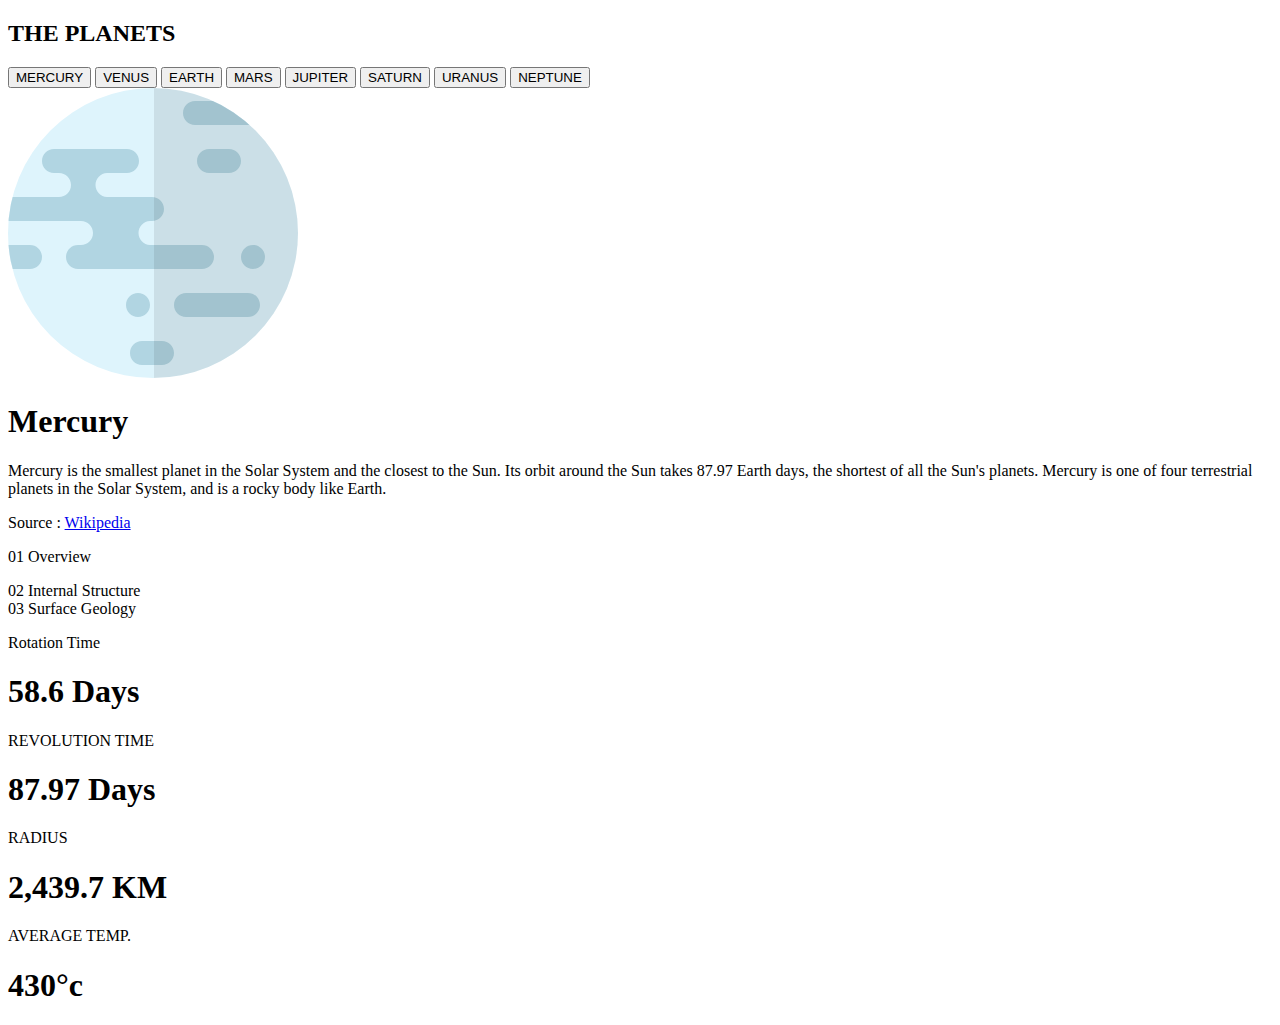
==== planets-fact-site/starter-code/index.html @ fa83e541 "ADD:html,css and javascript files" ====
<!DOCTYPE html>
<html lang="en">
<head>
  <meta charset="UTF-8">
  <meta name="viewport" content="width=device-width, initial-scale=1.0">

  <link rel="icon" type="image/png" sizes="32x32" href="./assets/favicon-32x32.png">
  
  <title>Frontend Mentor | Planets fact site</title>
</head>
<body>


  <div class="container">

    <div class="header">
      <div class="headerleft"><h2>THE PLANETS</h2></div>
      <div  id="button" class="headerright">
        <button onclick="changeplanet(this.value)" class="nav-items btn active" value="0" href="murcury.html">MERCURY</button>
        <button onclick="changeplanet(this.value)" class="nav-items btn" value="1" href="venus.html">VENUS</button>
        <button onclick="changeplanet(this.value)" class="nav-items btn" value="2" href="erth.html">EARTH</button>
        <button onclick="changeplanet(this.value)" class="nav-items btn" value="3" href="mars.html">MARS</button>
        <button onclick="changeplanet(this.value)" class="nav-items btn" value="4" href="jupiter.html">JUPITER</button>
        <button onclick="changeplanet(this.value)" class="nav-items btn" value="5" href="saturn.html">SATURN</button>
        <button onclick="changeplanet(this.value)" class="nav-items btn" value="6" href="uranus.html">URANUS</button>
        <button onclick="changeplanet(this.value)" class="nav-items btn" value="7" href="neptune.html">NEPTUNE</button>
      </div>
    </div>
    

     <div class="description">
         <div class="img_container"><img id="planet_img" src="" alt=""></div>

         <div class="geo">
           <div class="geo_info">
             <h1 id="planet_name">EARTH</h1>
             <p id="content"></p>
           
             <p> Source : <a  id="wiki" href="https://en.wikipedia.org/wiki/Murcury">Wikipedia</a></p>
           </div>

           <div class="overview active">
             <div class="active"><p>01 Overview</p></div>
             <div >02 Internal Structure</div>
             <div >03 Surface Geology</div>
           </div>

         </div>

         <div class="footer">
          <div><p>Rotation Time</p> <h1 id="rotation">58.6 Days</h1></div>
          <div><p>REVOLUTION TIME</p> <h1 id="revolution">87.97 DAYS</h1></div>
          <div><p>RADIUS</p> <h1 id="radius"> 2,439.7 KM</h1></div>
          <div><p>AVERAGE TEMP.</p> <h1 id="temp"> 430°c</h1></div>
        </div>

      </div>

    

  </div>

  <script>
    let id = 0;
    let planet = document.getElementById('planet_img');
    let title = document.getElementById('planet_name');
    let wiki = document.getElementById('wiki');
    let rotaion = document.getElementById('rotation');
    let revolution = document.getElementById('revolution');
    let radius = document.getElementById('radius');
    let temp = document.getElementById('temp');
    let content = document.getElementById('content');
    fetch("data.json")
    .then(promise => promise.json())
    // .then(console.log);
    .then((json) =>{
      planet.src=json[id].images.planet;
      title.innerText = json[id].name;
      wiki.href = json[id].overview.source;
      rotation.innerText = json[id].rotation;
      revolution.innerText = json[id].revolution;
      radius.innerText = json[id].radius;
      temp.innerText = json[id].temperature;
      content.innerText = json[id].overview.content;
    });

    function changeplanet(e){
      id = e;
      fetch("data.json")
      .then(promise => promise.json())
      .then((json) => {
        planet.src = json[id].images.planet;
        title.innerText = json[id].name;
        wiki.href = json[id].overview.source;
        rotation.innerText = json[id].rotation;
        revolution.innerText = json[id].revolution;
      radius.innerText = json[id].radius;
      temp.innerText = json[id].temperature;
      content.innerText = json[id].overview.content;
      })
    }


    let overviewDiv = document.getElementById('button');
    let btn = overview.getElementByClassName("btn");
    for(let i = 0; i < btn.length; i++){
      var currrent = document.getElementByClassName('active');
      current[0].className = current[0].className.replace(' actve', '');
      this.className += ' active';
    }

  </script>

  <!-- Overview Content Start -->

  <!-- Mercury is the smallest planet in the Solar System and the closest 
  to the Sun. Its orbit around the Sun takes 87.97 Earth days, the 
  shortest of all the Sun's planets. Mercury is one of four terrestrial 
  planets in the Solar System, and is a rocky body like Earth. -->
<!-- 
  Source : Wikipedia URL: https://en.wikipedia.org/wiki/Mercury_(planet) -->

  <!-- Overview Content End -->

  <!-- Internal Structure Content Start -->

  <!-- Mercury appears to have a solid silicate crust and mantle overlying a 
  solid, iron sulfide outer core layer, a deeper liquid core layer, and 
  a solid inner core. The planet's density is the second highest in the 
  Solar System at 5.427 g/cm3 , only slightly less than Earth's density. -->

  <!-- Source : Wikipedia URL: https://en.wikipedia.org/wiki/Mercury_(planet)#Internal_structure -->

  <!-- Internal Structure Content End -->

  <!-- Surface Geology Content Start -->
<!-- 
  Mercury's surface is similar in appearance to that of the Moon, showing 
  extensive mare-like plains and heavy cratering, indicating that it has 
  been geologically inactive for billions of years. It is more heterogeneous 
  than either Mars's or the Moon’s. -->

  <!-- Source : Wikipedia URL: https://en.wikipedia.org/wiki/Mercury_(planet)#Surface_geology -->

  <!-- Surface Geology Content End -->


</body>
</html>
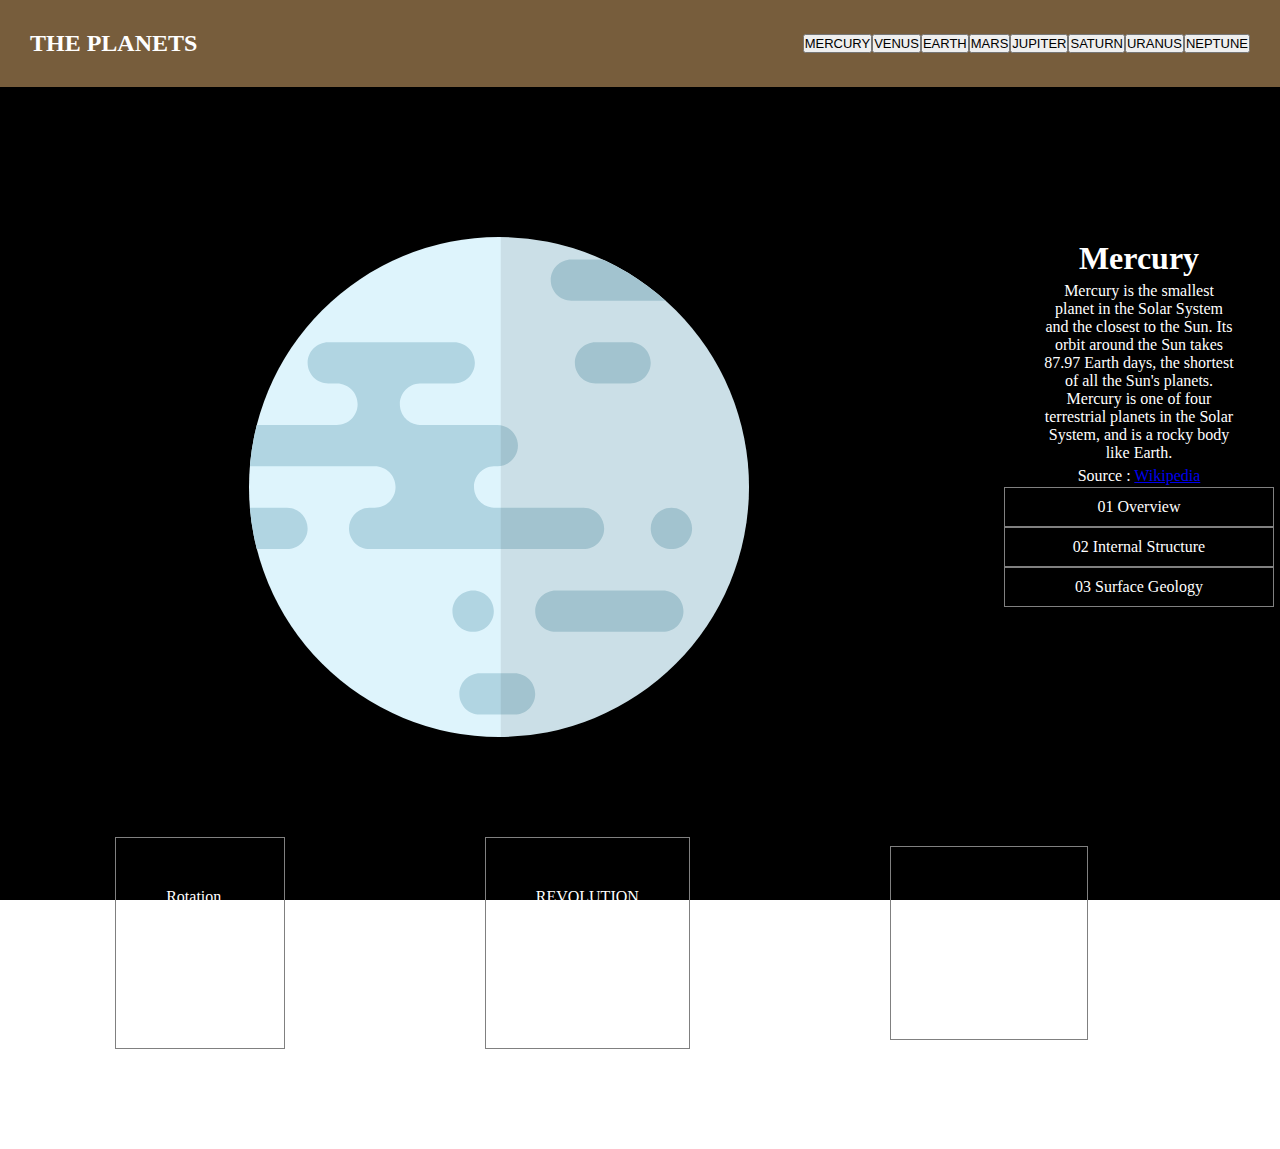
==== commit db1e0372: "Changes in html, css" ====
--- a/planets-fact-site/starter-code/index.html
+++ b/planets-fact-site/starter-code/index.html
@@ -7,6 +7,7 @@
   <link rel="icon" type="image/png" sizes="32x32" href="./assets/favicon-32x32.png">
   
   <title>Frontend Mentor | Planets fact site</title>
+  <link rel="stylesheet" href="style.css">
 </head>
 <body>
 
@@ -14,8 +15,8 @@
   <div class="container">
 
     <div class="header">
-      <div class="headerleft"><h2>THE PLANETS</h2></div>
-      <div  id="button" class="headerright">
+      <h2>THE PLANETS</h2>
+      <div  id="button" class="nav-items">
         <button onclick="changeplanet(this.value)" class="nav-items btn active" value="0" href="murcury.html">MERCURY</button>
         <button onclick="changeplanet(this.value)" class="nav-items btn" value="1" href="venus.html">VENUS</button>
         <button onclick="changeplanet(this.value)" class="nav-items btn" value="2" href="erth.html">EARTH</button>
@@ -27,26 +28,31 @@
       </div>
     </div>
     
-
-     <div class="description">
-         <div class="img_container"><img id="planet_img" src="" alt=""></div>
-
-         <div class="geo">
-           <div class="geo_info">
-             <h1 id="planet_name">EARTH</h1>
-             <p id="content"></p>
+     <!-- // middle container -->
+    <div class="main">
+      <!-- //middle containers first div starts here -->
+      <div class="upperdiv">
+          <div class="img_container"><img id="planet_img" src="" alt=""></div>
+          <!-- //right div starts -->
+        <div class="geo">
+           <!-- // first div  -->
+             <div class="geo_info">
+                <h1 id="planet_name">EARTH</h1>
+                <p id="content"></p>
            
-             <p> Source : <a  id="wiki" href="https://en.wikipedia.org/wiki/Murcury">Wikipedia</a></p>
+                <p> Source : <a  id="wiki" href="https://en.wikipedia.org/wiki/Murcury">Wikipedia</a></p>
+             </div>
+             <!-- // second div -->
+           <div id="overviewD" class="overview active">
+             <div id="OV">01 Overview</div>
+             <div id="IS">02 Internal Structure</div>
+             <div id="SG">03 Surface Geology</div>
            </div>
-
-           <div class="overview active">
-             <div class="active"><p>01 Overview</p></div>
-             <div >02 Internal Structure</div>
-             <div >03 Surface Geology</div>
-           </div>
-
-         </div>
-
+        </div>
+        <!-- // Geo finishes here -->
+          
+     </div>
+          <!-- // middle containers second div -->
          <div class="footer">
           <div><p>Rotation Time</p> <h1 id="rotation">58.6 Days</h1></div>
           <div><p>REVOLUTION TIME</p> <h1 id="revolution">87.97 DAYS</h1></div>
@@ -54,7 +60,7 @@
           <div><p>AVERAGE TEMP.</p> <h1 id="temp"> 430°c</h1></div>
         </div>
 
-      </div>
+    </div>
 
     
 
@@ -100,9 +106,25 @@
       })
     }
 
+   let overviewDiv = document.getElementById("overviewD");
+      function changeOverview(x){
+        fetch("data.json")
+        .then(response => response.json())
+        .then(json =>{
+          switch(x) {
+            case "OV":
+              return overviewDiv.innerText = json[id].geology.content;
+              case "IS":
+                return overviewDiv.innerText = json[id].structure.content;
+                default :
+                  return overviewDiv.innerText = json[id].overview.content;
+          }
+        });
+      }
 
-    let overviewDiv = document.getElementById('button');
-    let btn = overview.getElementByClassName("btn");
+
+    let navBar = document.getElementById('button');
+    let btn = navBar.getElementByClassName("btn");
     for(let i = 0; i < btn.length; i++){
       var currrent = document.getElementByClassName('active');
       current[0].className = current[0].className.replace(' actve', '');
--- a/planets-fact-site/starter-code/style.css
+++ b/planets-fact-site/starter-code/style.css
@@ -0,0 +1,134 @@
+@import url('https://fonts.googleapis.com/css2?family=Spartan:wght@400;500;700&display=swap');
+@import url('https://fonts.googleapis.com/css2?family=Antonio:wght@100;200;300;400;500;600;700&display=swap');
+
+*{
+    margin : 0;
+    padding: 0;
+
+}
+
+body {
+    padding: 0;
+    margin: 0;
+    height: 100vh;
+    width: 100vw;
+    font-family: "Sparton";
+    display: flex;
+    background: url(".assets/background-stars.svg");
+}
+
+.container {
+    height: 100vh;
+    width: 100vw;
+    display: flex;
+   flex-direction: column;
+   background-color: black;
+   color: white;
+  
+}
+
+/*  */
+
+.header {
+    display: flex;
+    flex-direction: row;
+    justify-content: space-between;
+    align-items: center;
+    height: 100px;
+    width: 100vw;
+    background-color: rgb(119, 93, 60);
+    box-sizing: border-box;
+    padding: 30px;
+}
+
+.header h2 {
+    width: 50%;
+    font-weight: bold;
+}
+.nav-items {
+    display: flex;
+    flex-direction: row;
+    justify-content: space-between;
+    right:20px;
+    flex: 0.5;
+    text-decoration: none;
+    font-size: 13px;
+    
+}
+
+
+.main {
+   display: flex;
+   flex-direction: column;
+   align-items: center; 
+   height: 80%;
+   width: 100vw;
+   justify-content: space-between;
+   padding:150px;
+}
+
+.upperdiv {
+    display: flex;
+    height: 100%;
+    width: 100%;
+    justify-content: space-around;
+    align-items: center;
+    
+
+}
+
+.img_container {
+  
+    display: flex;
+    justify-content: center;
+}
+.img_container img {
+    width: 500px;
+}
+
+.geo {
+    display: flex;
+    flex-direction: column;
+    text-align: center;
+    width:30%;
+    height: 100%;
+    
+}
+
+.geo_info {
+    display: flex;
+    flex-direction: column;
+    height: 50%;
+    width: 50%;
+    align-self: center;
+    justify-content: space-around;
+}
+
+.footer {
+    display: flex;
+    align-items: center;
+ 
+    bottom:0;
+}
+
+.footer div {
+   display: flex;
+   flex-direction: column;
+   justify-content: space-between;
+   border: 1px solid grey;
+   padding: 50px;
+   margin:100px;
+}
+
+.overview {
+    display:flex;
+    flex-direction: column;
+    align-items: center;
+}
+
+.overview div {
+    border: 1px solid grey;
+    width: 70%;
+    padding-top: 10px;
+    padding-bottom:10px;
+}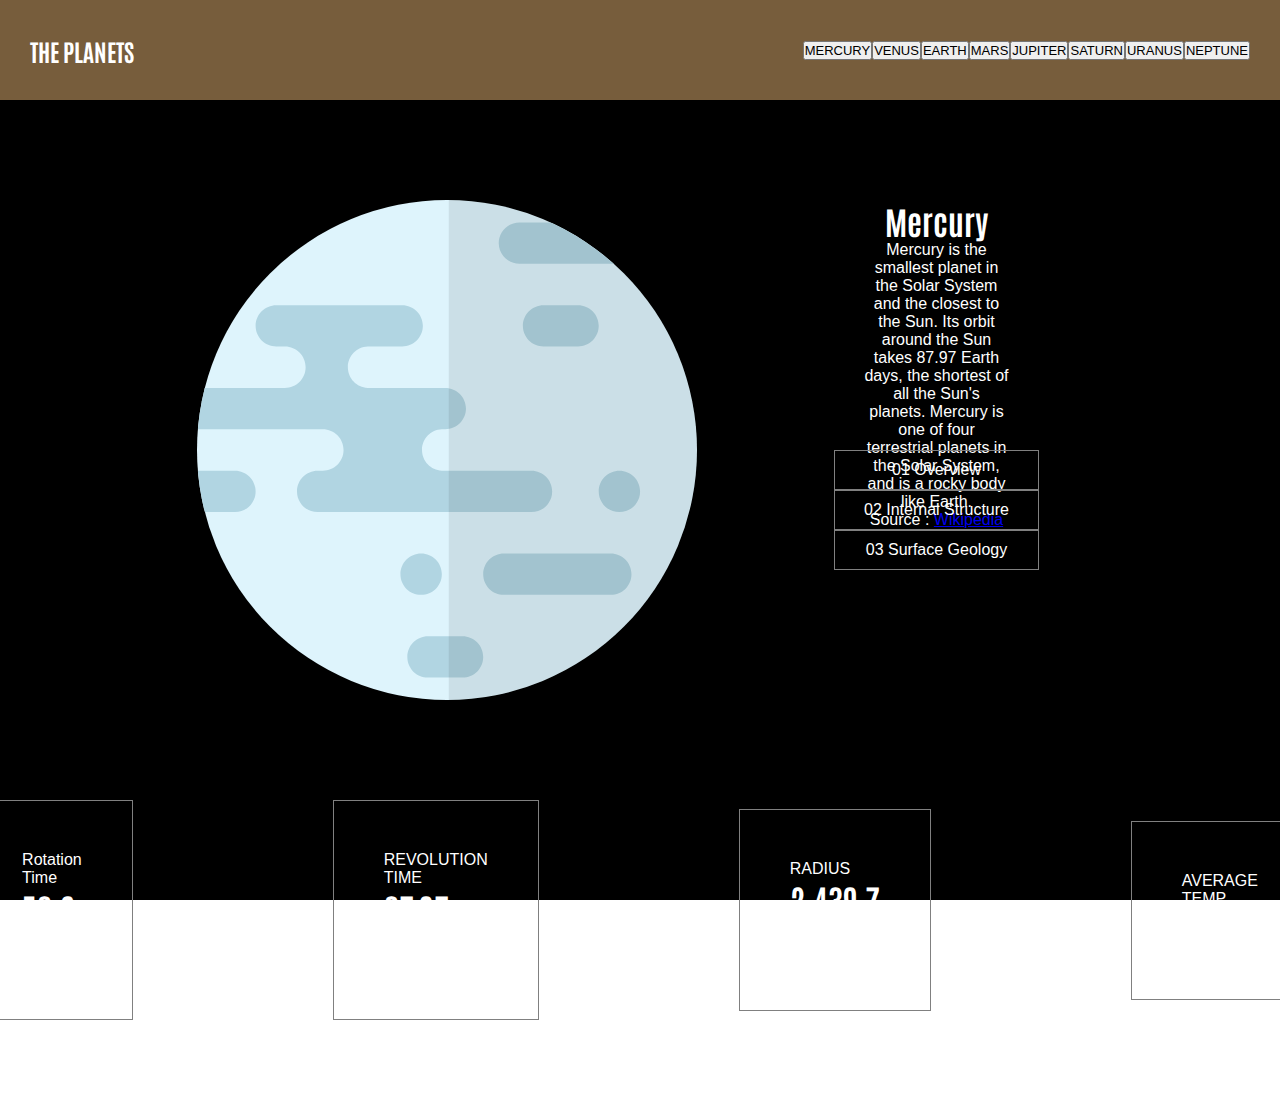
==== commit 5d34e4ea: "ADD: changes" ====
--- a/planets-fact-site/starter-code/index.html
+++ b/planets-fact-site/starter-code/index.html
@@ -43,10 +43,10 @@
                 <p> Source : <a  id="wiki" href="https://en.wikipedia.org/wiki/Murcury">Wikipedia</a></p>
              </div>
              <!-- // second div -->
-           <div id="overviewD" class="overview active">
-             <div id="OV">01 Overview</div>
-             <div id="IS">02 Internal Structure</div>
-             <div id="SG">03 Surface Geology</div>
+           <div id="internal_pages" class="overview active">
+             <div onclick="change(this.id);activate(this)"id="overview" class="button">01 Overview</div>
+             <div onclick="change(this.id);activate(this)"id="Internal_structure" class="button">02 Internal Structure</div>
+             <div onclick="change(this.id);activate(this)"id="Surface_geology" class="button">03 Surface Geology</div>
            </div>
         </div>
         <!-- // Geo finishes here -->
@@ -106,13 +106,13 @@
       })
     }
 
-   let overviewDiv = document.getElementById("overviewD");
+   let overviewDiv = document.getElementById("internal_pages");
       function changeOverview(x){
         fetch("data.json")
         .then(response => response.json())
         .then(json =>{
           switch(x) {
-            case "OV":
+            case "SG ":
               return overviewDiv.innerText = json[id].geology.content;
               case "IS":
                 return overviewDiv.innerText = json[id].structure.content;
@@ -130,6 +130,15 @@
       current[0].className = current[0].className.replace(' actve', '');
       this.className += ' active';
     }
+
+
+    function activate(e){
+         let btns = document.getElementsByClassName('button');
+         for(let i = 0; i < btns.length; i++){
+           btns[i].classList.remove('active');
+         }
+         e.classList.add('active');
+      }
 
   </script>
 
--- a/planets-fact-site/starter-code/style.css
+++ b/planets-fact-site/starter-code/style.css
@@ -4,6 +4,7 @@
 *{
     margin : 0;
     padding: 0;
+    box-sizing: border-box;
 
 }
 
@@ -12,9 +13,24 @@
     margin: 0;
     height: 100vh;
     width: 100vw;
-    font-family: "Sparton";
+    font-family: "Sparton", sans-serif;
     display: flex;
-    background: url(".assets/background-stars.svg");
+    position: relative;
+   
+}
+
+body ::after {
+  content: "";
+  width: 100%;
+  height: 100vh;
+  position: absolute;
+  top: 0;
+  left: 0;
+  background: url(assets/background-stars.svg);
+  background-size: cover;
+  z-index: -1;
+
+
 }
 
 .container {
@@ -29,6 +45,14 @@
 
 /*  */
 
+::-webkit-scrollbar-thumb {
+    background-color: rgba(110, 46, 213, 0.5);
+    border-radius: 20px;
+}
+
+h1, h2, h3, h4 {
+    font-family: 'Antonio', sans-serif;
+}
 .header {
     display: flex;
     flex-direction: row;
@@ -64,7 +88,10 @@
    height: 80%;
    width: 100vw;
    justify-content: space-between;
-   padding:150px;
+   padding-top:100px;
+   padding-left: 150px;
+   padding-right: 150px;
+   
 }
 
 .upperdiv {
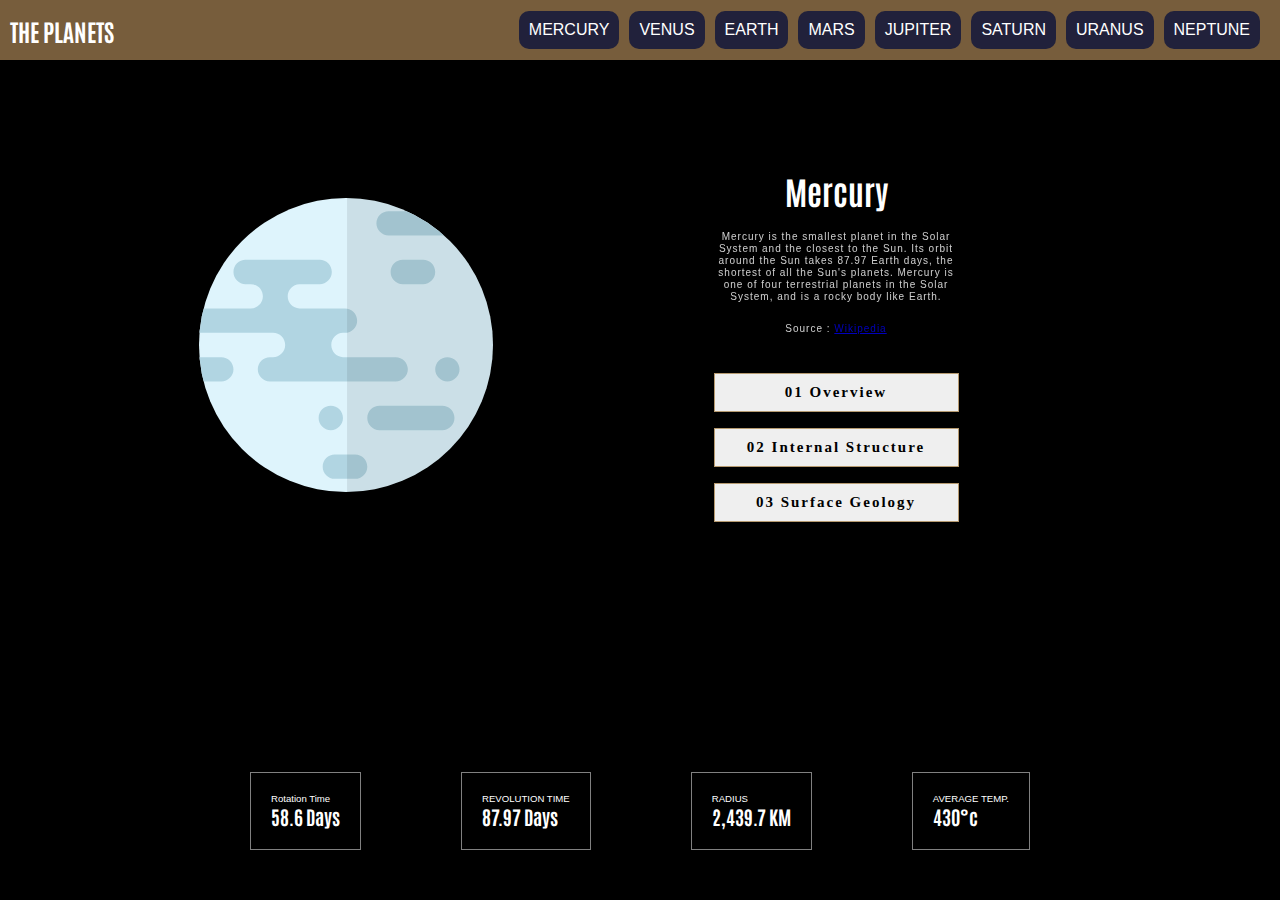
==== commit a7f99795: "Changes acordinng to the viewport , fixing" ====
--- a/planets-fact-site/starter-code/index.html
+++ b/planets-fact-site/starter-code/index.html
@@ -6,7 +6,7 @@
 
   <link rel="icon" type="image/png" sizes="32x32" href="./assets/favicon-32x32.png">
   
-  <title>Frontend Mentor | Planets fact site</title>
+  <title>Planets fact site</title>
   <link rel="stylesheet" href="style.css">
 </head>
 <body>
@@ -17,14 +17,14 @@
     <div class="header">
       <h2>THE PLANETS</h2>
       <div  id="button" class="nav-items">
-        <button onclick="changeplanet(this.value)" class="nav-items btn active" value="0" href="murcury.html">MERCURY</button>
-        <button onclick="changeplanet(this.value)" class="nav-items btn" value="1" href="venus.html">VENUS</button>
-        <button onclick="changeplanet(this.value)" class="nav-items btn" value="2" href="erth.html">EARTH</button>
-        <button onclick="changeplanet(this.value)" class="nav-items btn" value="3" href="mars.html">MARS</button>
-        <button onclick="changeplanet(this.value)" class="nav-items btn" value="4" href="jupiter.html">JUPITER</button>
-        <button onclick="changeplanet(this.value)" class="nav-items btn" value="5" href="saturn.html">SATURN</button>
-        <button onclick="changeplanet(this.value)" class="nav-items btn" value="6" href="uranus.html">URANUS</button>
-        <button onclick="changeplanet(this.value)" class="nav-items btn" value="7" href="neptune.html">NEPTUNE</button>
+        <button onclick="changeplanet(this.value)" class="nav-item btn active" value="0" href="murcury.html">MERCURY</button>
+        <button onclick="changeplanet(this.value)" class="nav-item btn" value="1" href="venus.html">VENUS</button>
+        <button onclick="changeplanet(this.value)" class="nav-item btn" value="2" href="erth.html">EARTH</button>
+        <button onclick="changeplanet(this.value)" class="nav-item btn" value="3" href="mars.html">MARS</button>
+        <button onclick="changeplanet(this.value)" class="nav-item btn" value="4" href="jupiter.html">JUPITER</button>
+        <button onclick="changeplanet(this.value)" class="nav-item btn" value="5" href="saturn.html">SATURN</button>
+        <button onclick="changeplanet(this.value)" class="nav-item btn" value="6" href="uranus.html">URANUS</button>
+        <button onclick="changeplanet(this.value)" class="nav-item btn" value="7" href="neptune.html">NEPTUNE</button>
       </div>
     </div>
     
@@ -43,15 +43,14 @@
                 <p> Source : <a  id="wiki" href="https://en.wikipedia.org/wiki/Murcury">Wikipedia</a></p>
              </div>
              <!-- // second div -->
-           <div id="internal_pages" class="overview active">
-             <div onclick="change(this.id);activate(this)"id="overview" class="button">01 Overview</div>
-             <div onclick="change(this.id);activate(this)"id="Internal_structure" class="button">02 Internal Structure</div>
-             <div onclick="change(this.id);activate(this)"id="Surface_geology" class="button">03 Surface Geology</div>
+           <div id="internal_buttons" class="overview active">
+             <button onclick="changeOverview(this.id);activate(this);changeImg(this)"id="planet" class="button">01 Overview</button>
+             <button onclick="changeOverview(this.id);activate(this);changeImg(this)"id="internal" class="button">02 Internal Structure</button>
+             <button onclick="changeOverview(this.id);activate(this);changeImg(this)"id="geology" class="button">03 Surface Geology</button>
            </div>
         </div>
         <!-- // Geo finishes here -->
-          
-     </div>
+      </div> 
           <!-- // middle containers second div -->
          <div class="footer">
           <div><p>Rotation Time</p> <h1 id="rotation">58.6 Days</h1></div>
@@ -59,15 +58,12 @@
           <div><p>RADIUS</p> <h1 id="radius"> 2,439.7 KM</h1></div>
           <div><p>AVERAGE TEMP.</p> <h1 id="temp"> 430°c</h1></div>
         </div>
-
-    </div>
-
-    
-
+   </div> 
   </div>
-
+  </div>
   <script>
     let id = 0;
+    // id means iterable
     let planet = document.getElementById('planet_img');
     let title = document.getElementById('planet_name');
     let wiki = document.getElementById('wiki');
@@ -76,6 +72,8 @@
     let radius = document.getElementById('radius');
     let temp = document.getElementById('temp');
     let content = document.getElementById('content');
+    
+   
     fetch("data.json")
     .then(promise => promise.json())
     // .then(console.log);
@@ -88,9 +86,11 @@
       radius.innerText = json[id].radius;
       temp.innerText = json[id].temperature;
       content.innerText = json[id].overview.content;
+      //  still id is 0 here , so the function shows static one planet that is murcury , by default
     });
 
     function changeplanet(e){
+      // e is the current object =  this buttton that is being clicked
       id = e;
       fetch("data.json")
       .then(promise => promise.json())
@@ -106,25 +106,46 @@
       })
     }
 
-   let overviewDiv = document.getElementById("internal_pages");
+    //    change the overview infotext, image, active state when clicked on perticular button
+     
+      
       function changeOverview(x){
+        // x is here this.id     id is here from every button
         fetch("data.json")
         .then(response => response.json())
         .then(json =>{
+
           switch(x) {
-            case "SG ":
-              return overviewDiv.innerText = json[id].geology.content;
-              case "IS":
-                return overviewDiv.innerText = json[id].structure.content;
+            case "geology":
+              return content.innerText = json[id].geology.content;   // json[id]  this is global id of json that we have declared in starting of the script
+              case "internal":
+                return content.innerText = json[id].structure.content;
                 default :
-                  return overviewDiv.innerText = json[id].overview.content;
+                  return content.innerText = json[id].overview.content;
           }
         });
       }
 
-
+      // function changeImg(x){
+      //   // x is here this.id     id is here from every button
+      //   fetch("data.json")
+      //   .then(response => response.json())
+      //   .then(json =>{
+
+      //     switch(x) {
+      //       case "geology":
+      //         return planet.src = json[id].images.geology;   // json[id]  this is global id of json that we have declared in starting of the script
+      //         case "internal":
+      //           return planet.src = json[id].images.internal;
+      //           default :
+      //             return planet.src = json[id].images.planet;
+      //     }
+      //   });
+      // }
+     
     let navBar = document.getElementById('button');
-    let btn = navBar.getElementByClassName("btn");
+    let btn = navBar.getElementByClassName("btn");    // this btn has array of buttons now
+    // here we are looping through the btn array to each button
     for(let i = 0; i < btn.length; i++){
       var currrent = document.getElementByClassName('active');
       current[0].className = current[0].className.replace(' actve', '');
@@ -139,6 +160,21 @@
          }
          e.classList.add('active');
       }
+    
+
+    function changeImg(e) {
+      let btns = document.getElementsByClassName('button');
+        fetch('data.json')
+        .then((promise) => promise.json())
+        .then(json  => {
+          [...btns].forEach((button) => {
+            planet.src = json[id].images[e.id];
+            console.log(e);
+            console.log(planet.src);
+          });
+        })
+      }
+
 
   </script>
 
--- a/planets-fact-site/starter-code/style.css
+++ b/planets-fact-site/starter-code/style.css
@@ -19,19 +19,19 @@
    
 }
 
-body ::after {
+/* body ::after {
   content: "";
   width: 100%;
   height: 100vh;
   position: absolute;
   top: 0;
   left: 0;
-  background: url(assets/background-stars.svg);
+  background: url('assets/background-stars.svg');
   background-size: cover;
   z-index: -1;
 
 
-}
+} */
 
 .container {
     height: 100vh;
@@ -43,12 +43,11 @@
   
 }
 
-/*  */
-
-::-webkit-scrollbar-thumb {
+
+/* ::-webkit-scrollbar-thumb {
     background-color: rgba(110, 46, 213, 0.5);
     border-radius: 20px;
-}
+} */
 
 h1, h2, h3, h4 {
     font-family: 'Antonio', sans-serif;
@@ -58,11 +57,11 @@
     flex-direction: row;
     justify-content: space-between;
     align-items: center;
-    height: 100px;
-    width: 100vw;
+    height: 60px;
+    width: 100%;
     background-color: rgb(119, 93, 60);
     box-sizing: border-box;
-    padding: 30px;
+    padding: 10px;
 }
 
 .header h2 {
@@ -71,13 +70,37 @@
 }
 .nav-items {
     display: flex;
+    
+    width: 100%;
     flex-direction: row;
     justify-content: space-between;
+    flex: 1;
     right:20px;
-    flex: 0.5;
+    /* text-align: center;
     text-decoration: none;
-    font-size: 13px;
-    
+    font-size: 1rem;
+    border: none;
+    outline: none;
+    background-color: #21213b;
+    color: white;
+    
+    padding: 10px;
+    border-radius: 10px; */
+    
+}
+.nav-item {
+    text-align: center;
+    text-decoration: none;
+    font-size: 1rem;
+    border: none;
+    outline: none;
+    background-color: #21213b;
+    color: white;
+    
+    padding: 10px;
+    border-radius: 10px;
+    margin-right: 10px;
+    cursor: pointer;
 }
 
 
@@ -85,39 +108,67 @@
    display: flex;
    flex-direction: column;
    align-items: center; 
-   height: 80%;
+   height: calc(100vh - 60px);
    width: 100vw;
-   justify-content: space-between;
-   padding-top:100px;
+   justify-content: space-between; 
+    padding-top:100px;
    padding-left: 150px;
    padding-right: 150px;
+    
+}
+
+.upperdiv {
+    display: flex;
+    height: 50%;
+    width: 100%;
+    justify-content: space-around;
+    align-items: center;
+    
+    
+
+}
+
+.img_container {
+    width: 30%;
+    display: flex;
+    justify-content: flex-end;
+}
+.img_container > img {
+    width: 100%;
+    height: 20%;
+    object-fit: contain;
    
 }
 
-.upperdiv {
-    display: flex;
-    height: 100%;
-    width: 100%;
+#internal_buttons {
+    height: 20%;
+    display: flex;
+    flex-direction: column;
+    align-items: center;
     justify-content: space-around;
-    align-items: center;
-    
-
-}
-
-.img_container {
-  
-    display: flex;
-    justify-content: center;
-}
-.img_container img {
-    width: 500px;
-}
+    flex: 1;
+}
+
+#internal_buttons > button {
+    border: 1px solid rgb(182, 154, 112);
+    width: 50%;
+    padding:10px;
+    font-size: 15px;
+    font-family: Sparton ;
+    font-weight:800;
+    letter-spacing: 2px;
+    
+    }
+ #internal_buttons > button:hover {
+     cursor:pointer;
+     background-color: rgb(221, 180, 103);
+ }   
 
 .geo {
     display: flex;
     flex-direction: column;
     text-align: center;
-    width:30%;
+    width:50%;
     height: 100%;
     
 }
@@ -129,13 +180,23 @@
     width: 50%;
     align-self: center;
     justify-content: space-around;
+    margin-bottom: 20px;
+}
+.geo_info  p {
+    line-height: 1;
+    text-align: center;
+    letter-spacing: 1px;
+    font-size: 10px;
+    line-height: 12px;
+    text-align-last:initial;
+    opacity: 0.8;
 }
 
 .footer {
     display: flex;
     align-items: center;
- 
-    bottom:0;
+    margin-bottom: 0;
+    
 }
 
 .footer div {
@@ -143,19 +204,9 @@
    flex-direction: column;
    justify-content: space-between;
    border: 1px solid grey;
-   padding: 50px;
-   margin:100px;
-}
-
-.overview {
-    display:flex;
-    flex-direction: column;
-    align-items: center;
-}
-
-.overview div {
-    border: 1px solid grey;
-    width: 70%;
-    padding-top: 10px;
-    padding-bottom:10px;
-}+   padding: 20px;
+   margin:50px;
+   font-size: 0.6em ;
+   
+}
+
